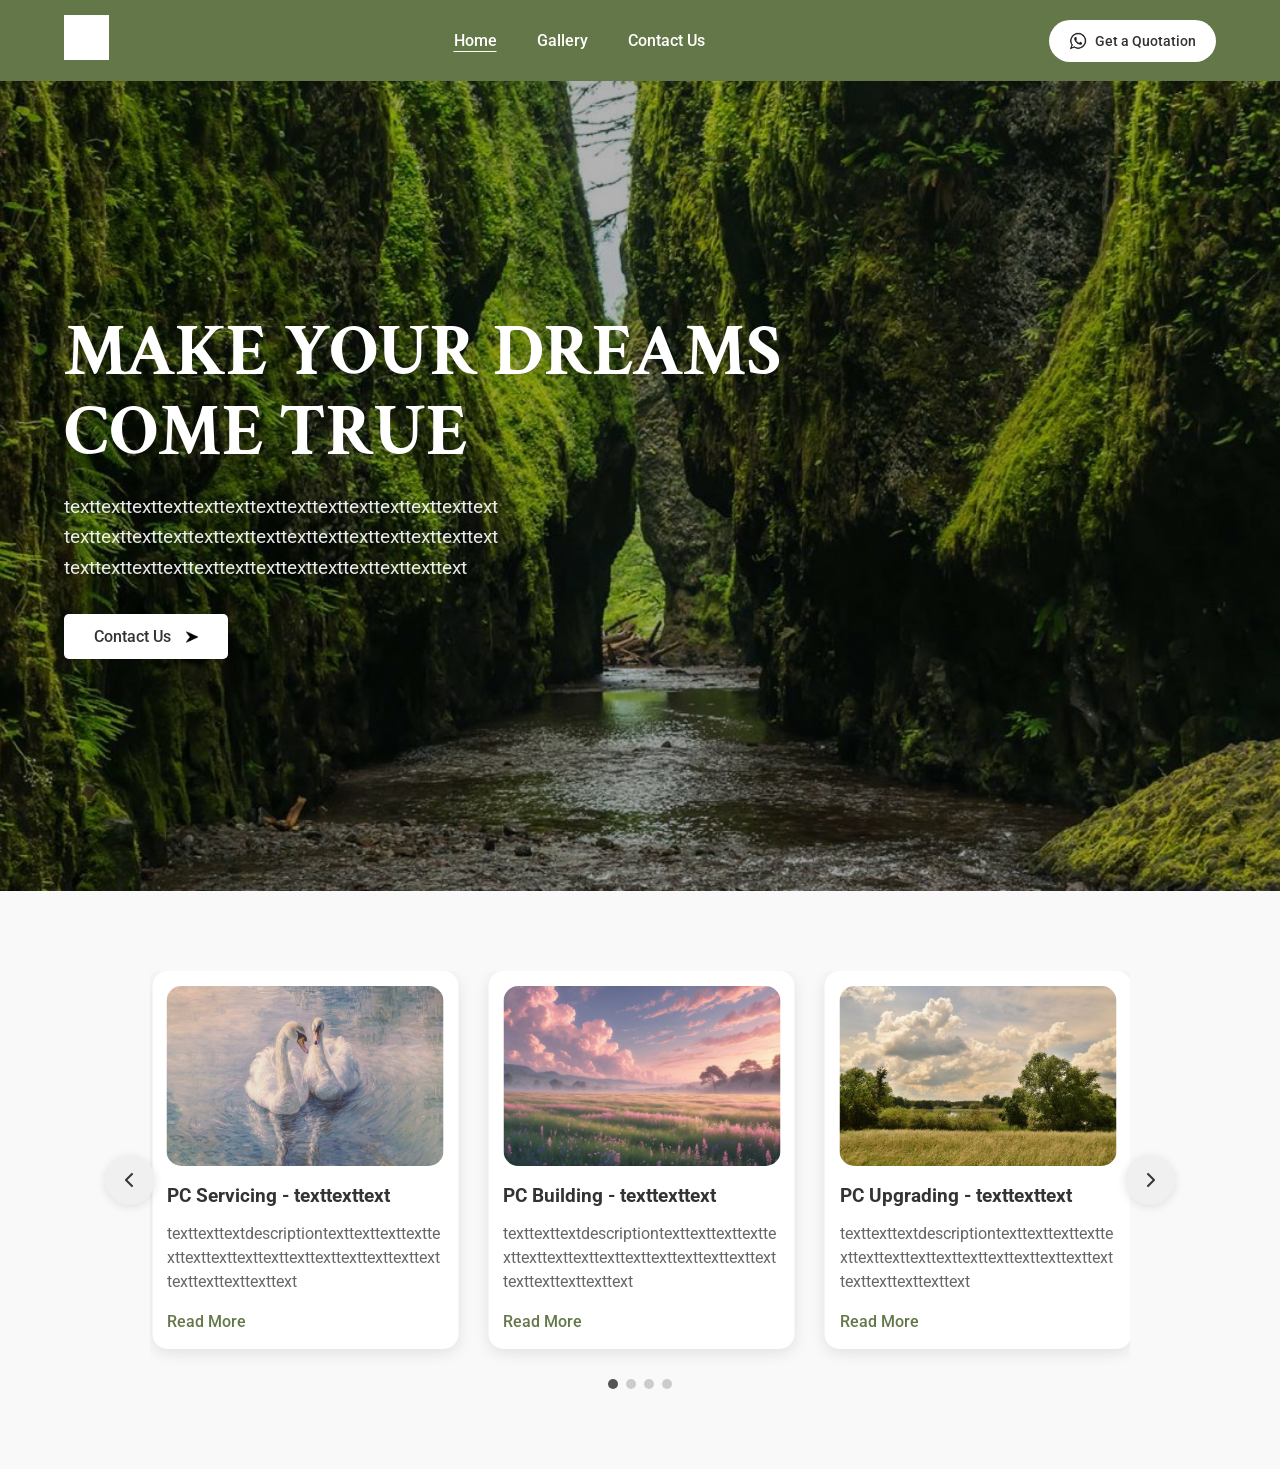
==== index.html @ 8c07dde1 "updated logo hyperlink" ====
<!DOCTYPE html>
<html lang="en">
<head>
    <meta charset="UTF-8">
    <meta name="viewport" content="width=device-width, initial-scale=1.0">
    <title>MonkeyPC - Homepage</title>
    <link rel="stylesheet" href="style.css">
    <link rel="stylesheet" href="https://cdnjs.cloudflare.com/ajax/libs/font-awesome/6.0.0/css/all.min.css">
    <link rel="preconnect" href="https://fonts.googleapis.com">
    <link rel="preconnect" href="https://fonts.gstatic.com" crossorigin>
    <link href="https://fonts.googleapis.com/css2?family=Crimson+Text:wght@400;700&family=Roboto:wght@400;500;700&display=swap" rel="stylesheet">
</head>
<body>
    <!-- header -->
     <header>
        <!-- header - logo -->
        <div class="logo-box">
            <a href="index.html">
                <img src="image/templogo.PNG" alt="logo">
            </a>    
        </div>

        <!-- header - navigation -->
        <nav>
            <ul class="nav-links">
                <li><a href="index.html" class="active">Home</a></li>
                <li><a href="gallery.html">Gallery</a></li>
                <li><a href="contactus.html">Contact Us</a></li>
            </ul>
        </nav>
        
        <!-- header - whatsapp [prefilled message "Hi, I am contacting from MonkeyPC Website"]-->
         <a href="https://wa.me/6594606645?text=Hi,%20I%20am%20contacting%20from%20MonkeyPC%20Website." class="btn-quotation" target="_blank">
            <img src="image/whatsapplogo.png" alt="whatsapp logo" class="btn-whatsapp">Get a Quotation
        </a>
     </header>

     <!-- main content -->
     <section class="main">
        <div class="main-content">
            <h1>MAKE YOUR DREAMS<br>COME TRUE</h1>
                <p class="main-description">
                    texttexttexttexttexttexttexttexttexttexttexttexttexttext<br>
                    texttexttexttexttexttexttexttexttexttexttexttexttexttext<br>
                    texttexttexttexttexttexttexttexttexttexttexttexttext
                </p>
                <a href="contactus.html" class="btn-contact">Contact Us
                <img src="image/arrow.png" alt="arrow symbol" class="btn-arrow"></a>
        </div>
     </section>

     <section class="services">
        <div class="cards-container">

            <!-- left & right arrow button -->
            <div class="slider-arrow prev" id="prevBtn">
                <i class="fas fa-chevron-left"></i>
            </div>
            
            <div class="slider-arrow next" id="nextBtn">
                <i class="fas fa-chevron-right"></i>
            </div>

            <!-- cards -->
            <div class="cards-track-wrapper" style="overflow: hidden;">
                <div class="cards-track" id="cardsTrack">
                    <div class="card">
                        <img src="image/temp1.jpg" alt="PC Building" class="card-img">
                        <h3>PC Building - texttexttext</h3>
                        <p>texttexttextdescriptiontexttexttexttexttexttexttexttexttexttexttexttexttexttexttexttexttexttexttexttext</p>
                        <a href="#" class="read-more">Read More</a>
                    </div>

                    <div class="card">
                        <img src="image/temp2.jpg" alt="PC Upgrading" class="card-img">
                        <h3>PC Upgrading - texttexttext</h3>
                        <p>texttexttextdescriptiontexttexttexttexttexttexttexttexttexttexttexttexttexttexttexttexttexttexttexttext</p>
                        <a href="#" class="read-more">Read More</a>
                    </div>

                    <div class="card">
                        <img src="image/temp3.jpg" alt="PC Servicing" class="card-img">
                        <h3>PC Servicing - texttexttext</h3>
                        <p>texttexttextdescriptiontexttexttexttexttexttexttexttexttexttexttexttexttexttexttexttexttexttexttexttext</p>
                        <a href="#" class="read-more">Read More</a>
                    </div>
                
                    <div class="card">
                        <img src="image/temp4.jpg" alt="PC Servicing" class="card-img">
                        <h3>PC Servicing - texttexttext</h3>
                        <p>texttexttextdescriptiontexttexttexttexttexttexttexttexttexttexttexttexttexttexttexttexttexttexttexttext</p>
                        <a href="#" class="read-more">Read More</a>
                    </div>
                </div>

                <div class="dots-container" id="dotsContainer"></div>
            </div>
        </div>
    </section>

    <script>
        const track = document.getElementById('cardsTrack');
        const nextBtn = document.getElementById('nextBtn');
        const prevBtn = document.getElementById('prevBtn');
        const dotsContainer = document.getElementById('dotsContainer');
        let cards = Array.from(track.children);

        const cardCount = cards.length;
        // cards loop
        cards.forEach(card => track.appendChild(card.cloneNode(true)));
        cards.reverse().forEach(card => track.insertBefore(card.cloneNode(true), track.firstChild));

        let currentIndex = cardCount;
        const allCards = Array.from(track.children);

        // touch
        let isDragging = false;
        let startPos = 0;
        let currentTranslate = 0;
        let prevTranslate = 0;

        // dots for cards
        dotsContainer.innerHTML = '';
        for (let i = 0; i < cardCount; i++) {
            const dot = document.createElement('span');
            dot.classList.add('dot');
            if (i === 0) dot.classList.add('active');
            dotsContainer.appendChild(dot);
        }
        const dots = document.querySelectorAll('.dot');

        function getPositionX(event) {
            return event.type.includes('mouse') ? event.pageX : event.touches[0].clientX;
        }

        function updateSlider(transition = true) {
            const isMobile = window.innerWidth <= 768;
            const containerWidth = track.parentElement.offsetWidth;
            const cardWidth = allCards[0].offsetWidth;
            const gap = isMobile ? 15 : 30;

            track.style.transition = transition ? 'transform 0.5s cubic-bezier(0.4, 0, 0.2, 1)' : 'none';

            const centerOffset = (containerWidth - cardWidth) / 2;
            const moveAmount = (currentIndex * (cardWidth + gap)) - centerOffset;

            currentTranslate = -moveAmount;
            prevTranslate = currentTranslate;
            
            setSliderPosition(currentTranslate);

            // active/focused card
            const dotIndex = (currentIndex - cardCount + cardCount) % cardCount;
            dots.forEach((dot, i) => dot.classList.toggle('active', i === dotIndex));
            allCards.forEach((card, i) => card.classList.toggle('active-mobile', i === currentIndex));
        }

        function setSliderPosition(translate) {
            track.style.transform = `translateX(${translate}px)`;
        }

        // touch functions
        track.addEventListener('touchstart', touchStart);
        track.addEventListener('touchend', touchEnd);
        track.addEventListener('touchmove', touchMove);
        track.addEventListener('mousedown', touchStart);
        track.addEventListener('mouseup', touchEnd);
        track.addEventListener('mouseleave', touchEnd);
        track.addEventListener('mousemove', touchMove);

        function touchStart(event) {
            isDragging = true;
            startPos = getPositionX(event);
            clearInterval(slideTimer);
            track.style.transition = 'none';
        }

        function touchMove(event) {
            if (!isDragging) return;
            const currentPosition = getPositionX(event);
            const diff = currentPosition - startPos;
            setSliderPosition(prevTranslate + diff);
        }

        function touchEnd(event) {
            if (!isDragging) return;
            isDragging = false;
            
            const endPos = event.type.includes('mouse') ? event.pageX : event.changedTouches[0].clientX;
            const movedBy = startPos - endPos;

            if (movedBy > 50) {
                currentIndex++;
            } else if (movedBy < -50) {
                currentIndex--;
            }

            updateSlider();
            resetTimer();
        }

        track.addEventListener('transitionend', () => {
            if (currentIndex >= cardCount * 2) {
                currentIndex = cardCount;
                updateSlider(false);
            }
            if (currentIndex < cardCount) {
                currentIndex = cardCount * 2 - 1;
                updateSlider(false);
            }
        });

        let slideTimer = setInterval(autoMove, 4000);

        function autoMove() {
            currentIndex++;
            updateSlider();
        }

        function resetTimer() {
            clearInterval(slideTimer);
            slideTimer = setInterval(autoMove, 4000);
        }

        nextBtn.addEventListener('click', () => {
            currentIndex++;
            updateSlider();
            resetTimer();
        });

        prevBtn.addEventListener('click', () => {
            currentIndex--;
            updateSlider();
            resetTimer();
        });

        window.addEventListener('resize', () => updateSlider(false));
        window.addEventListener('load', () => updateSlider(false));
    </script>
</body>
</html>
---- style.css ----
html,
body {
    max-width: 100%;
    overflow-x: hidden;
    position: relative;
}

* {
    margin: 0;
    padding: 0;
    box-sizing: border-box;
}

body {
    font-family: 'Roboto', sans-serif;
    line-height: 1.6;
}

/* header */
header {
    background-color: #647749;
    display: flex;
    justify-content: space-between;
    align-items: center;
    padding: 15px 5%;
    color: white;
}

/* logo */
.logo-box img {
    height: 45px;
}

.logo-box {
    font-size: 14px;
    text-transform: lowercase;
}

/* navigation */
.nav-links {
    list-style: none;
    display: flex;
    gap: 40px;
}

.nav-links a {
    color: white;
    text-decoration: none;
    font-weight: bold;
    font-size: 16px;
}

.nav-links a.active {
    text-decoration: underline;
    text-underline-offset: 5px;
}

/* whatsapp */
.btn-quotation {
    background-color: white;
    color: #333;
    padding: 10px 20px;
    border-radius: 25px;
    text-decoration: none;
    font-weight: bold;
    display: flex;
    align-items: center;
    gap: 8px;
    font-size: 14px;
}

.btn-quotation:hover {
    background-color: rgb(224, 224, 224);
}

.btn-whatsapp {
    height: 18px;
    width: auto;
}

/* homepage */
/* main */
.main {
    background: linear-gradient(rgba(0, 0, 0, 0.3), rgba(0, 0, 0, 0.3)), url('image/main.jpg');
    background-size: cover;
    background-position: center;
    height: 90vh;
    display: flex;
    align-items: center;
    padding: 0 5%;
    color: white;
}

.main-content {
    max-width: 800px;
}

.main-content h1 {
    font-family: 'Crimson Text', serif;
    font-size: clamp(2.5rem, 6vw, 4.5rem);
    line-height: 1.1;
    margin-bottom: 20px;
    font-weight: bold;
    text-transform: uppercase;
    white-space: pre-line;
}

.main-description {
    font-size: 1.2rem;
    margin-bottom: 30px;
    opacity: 0.9;
    word-break: normal;
    overflow-wrap: break-word;
}

/* main contact us button */
.btn-contact {
    background-color: white;
    color: #333;
    padding: 10px 30px;
    border-radius: 5px;
    text-decoration: none;
    font-weight: bold;
    display: inline-flex;
    align-items: center;
    gap: 15px;
}

.btn-arrow {
    height: 12px;
    width: auto;
}

/* slideshow cards */
.services {
    padding: 60px 5%;
    background-color: #f9f9f9;
}

.cards-container {
    overflow: visible;
    position: relative;
    padding: 20px 0;
    width: 90%;
    max-width: 1200px; 
    margin: 0 auto;
}

.cards-track {
    display: flex;
    gap: 30px;
    transition: transform 0.5s ease-in-out;
    padding: 0;
    cursor: grab;
    user-select: none;
}

.cards-track:active {
    cursor: grabbing;
}

.cards-track-wrapper {
    overflow: hidden;
    width: 100%;
    touch-action: pan-y;
}

.card {
    background: white;
    padding: 1.5%;
    border-radius: 15px;
    box-shadow: 0 4px 15px rgba(0,0,0,0.1);
    flex: 0 0 calc((100% - 60px) / 3); 
    min-width: calc((100% - 60px) / 3);
    display: flex;
    flex-direction: column;
}

.card h3 {
    margin: 15px 0 10px;
    font-size: 1.2rem;
    color: #333;
    word-break: normal;
    overflow-wrap: break-word;
}

.card p {
    font-size: 1rem;
    color: #666;
    line-height: 1.5;
}

.card-img {
    width: 100%;
    border-radius: 15px;
    aspect-ratio: 400 / 260; 
    object-fit: cover; 
    display: block;
    pointer-events: none;
}

.card h3,
.card p,
.main-description {
    word-break: keep-all;
    overflow-wrap: break-word;
    text-align: left;
}

/* arrows */
.slider-arrow {
    position: absolute;
    top: 50%;
    transform: translateY(-50%);
    background: #f0f0f0; 
    color: #333;
    width: 50px;
    height: 50px;
    border-radius: 50%;
    display: flex;
    justify-content: center;
    align-items: center;
    cursor: pointer;
    z-index: 10;
    transition: all 0.3s ease;
    box-shadow: 0 2px 10px rgba(0,0,0,0.1);
}

.slider-arrow:hover {
    background: #647749;
    color: white;
}

.slider-arrow.prev {
    left: -60px;
    right: auto;
}

.slider-arrow.next {
    right: -60px;
    left: auto;
}

.dots-container {
    display: flex;
    justify-content: center;
    gap: 8px;
    margin-top: 30px;
}

/* dot under slideshow cards */
.dot {
    width: 10px;
    height: 10px;
    background-color: #ccc;
    border-radius: 50%;
    transition: background-color 0.3s ease;
}

.dot.active {
    background-color: #555;
}

/* read more */
.read-more {
    display: inline-block;
    width: fit-content;
    margin-top: 15px;
    color: #647749;
    text-decoration: none;
    font-weight: bold;
    transition: color 0.3s ease;
}

.read-more:hover {
    color: #455333;
    text-decoration: underline;
}

.nav-links a, 
.btn-quotation, 
.btn-contact, 
.read-more {
    font-family: 'Roboto', sans-serif;
    font-weight: 500;
}

/* contact us */
.contact-container {
    display: flex;
    justify-content: space-between;
    padding: 60px 10%;
    gap: 50px;
    background-color: #fff;
}

/* faq */
.faq-section {
    flex: 1;
}

.faq-section h1 {
    font-size: 2.5rem;
    margin-bottom: 10px;
    color: #333;
}

.subtitle { 
    color: #666;
    margin-bottom: 40px;
}

.faq-item {
    border-top: 1px solid #ccc;
    border-bottom: 1px solid #ccc;
    margin-top: -1px;
}

.faq-header {
    display: flex;
    justify-content: space-between;
    padding: 20px 0;
    cursor: pointer;
    font-weight: 500;
}

.faq-content {
    max-height: 0;
    overflow: hidden;
    transition: max-height 0.3s ease;
}

.faq-item.active
.faq-content {
    max-height: 200px;
    padding-bottom: 20px;
}

/* contact us form */
.form-card {
    flex: 1;
    background: white;
    padding: 40px;
    border-radius: 15px;
    box-shadow: 0 10px 30px rgba(0,0,0,0.1);
    max-width: 500px;
}

.form-card h2 {
    text-align: center;
    font-size: 2rem;
    color: #333;
}

.form-subtitle {
    text-align: center;
    color: #666;
    margin-bottom: 20px;
    font-size: 0.9rem;
}

.form-group {
    margin-bottom: 15px;
}

.form-group label {
    display: block;
    margin-bottom: 5px;
    font-size: 0.9rem;
}

input,
textarea {
    width: 100%;
    padding: 12px;
    border: 1px solid #ccc;
    border-radius: 8px;
    font-family: inherit;
}

.phone-input {
    display: flex;
    border: 1px solid #ccc;
    border-radius: 8px;
    overflow: hidden;
}

.phone-input .prefix {
    background: #f4f4f4;
    padding: 12px;
    border-right: 1px solid #ccc;
    font-size: 0.9rem;
}

.phone-input input[name="phone"] {
    border-top-left-radius: 0;
    border-bottom-left-radius: 0;
}

.phone-input:focus-within {
    border-color: #a3b18a;
    box-shadow: 0 0 8px rgba(163, 177, 138, 0.4);
    border-radius: 8px;
}

.country-select {
    width: 80px;
    border-right: none;
    border-top-right-radius: 0;
    border-bottom-right-radius: 0;
    background-color: #f9f9f9;
    text-align: center;
}

.btn-submit {
    width: 100%;
    background-color: #647749;
    color: white;
    padding: 15px;
    border: none;
    border-radius: 5px;
    font-weight: bold;
    cursor: pointer;
    margin-top: 10px;
    font-size: 15px;
}

.btn-submit:hover {
    background-color: #455333;
}

/* required symbol (*) */
.req {
    color: #ff4d4d;
    font-weight: bold;
}

/* dropdown menu - inquiry type */
select {
    width: 100%;
    padding: 12px;
    border: 1px solid #ccc;
    border-radius: 8px;
    background-color: white;
    font-family: inherit;
    cursor: pointer;
} 

/* character count - inquiry */
#charCount {
    display: block;
    text-align: right;
    font-size: 0.8rem;
    color: #888;
    margin-top: 5px;
}

/* box colour */
input:not(:placeholder-shown):invalid {
    border-color: #ff4d4d;
    box-shadow: 0 0 8px rgba(255, 77, 77, 0.2);
}

input:focus,
select:focus,
textarea:focus {
    outline: none;
    border-color: #a3b18a; 
    box-shadow: 0 0 8px rgba(163, 177, 138, 0.4);
    transition: all 0.3s ease;
}

select[name="inquiry_type"] {
    padding-right: 40px; 
    appearance: none;
    background-image: url('data:image/svg+xml;charset=US-ASCII,<svg xmlns="http://www.w3.org/2000/svg" width="12" height="12" viewBox="0 0 24 24" fill="none" stroke="black" stroke-width="2" stroke-linecap="round" stroke-linejoin="round"><path d="M6 9l6 6 6-6"/></svg>');
    background-repeat: no-repeat;
    background-position: right 15px center;
}

#formResponse {
    font-size: 0.95rem;
    font-weight: 500;
    padding: 10px;
    border-radius: 5px;
    line-height: 1.4;
}

/* gallery */
.gallery-section {
    padding: 60px 20px;
    background-color: #fff;
    text-align: center;
    display: flex;
    flex-direction: column;
    align-items: center;
}

/* gallery title + subtitle */
.gallery-header h1 {
    font-size: 2.5rem;
    margin-bottom: 5px;
    color: #333;
}

.gallery-header p {
    color: #666;
    margin-bottom: 40px;
    font-size: 1rem;
}

/* gallery photo grid */
.gallery-grid {
    display: grid;
    grid-template-columns: repeat(3, 440px);
    gap: 20px;
    max-width: 1340px; 
    margin: 0 auto;
}

/* gallery photos */
.gallery-item {
    width: 440px;
    height: 260px;
    overflow: hidden;
    border-radius: 3px;
    background-color: #eee;
}

.gallery-item img {
    width: 100%;
    height: 100%;
    object-fit: cover; 
    display: block;
    transition: transform 0.3s ease;
}

.gallery-item img:hover {
    transform: scale(1.05);
    cursor: pointer;
}

/* smaller screens */

@media (max-width: 1380px) {
    .gallery-grid {
        grid-template-columns: repeat(3, 1fr);
        width: 95%;
    }
    .gallery-item {
        width: 100%;
        height: auto;
        aspect-ratio: 440 / 260;
    }
}

@media (max-width: 1300px) {
    .cards-container {
        width: 85%;
    }
    .slider-arrow.prev {
        left: -45px;
    }

    .slider-arrow.next {
        right: -45px;
    }
}

@media (max-width: 992px) {
    .gallery-grid {
        grid-template-columns: repeat(2, 1fr);
    }
}

@media (max-width: 600px) {
    .gallery-grid {
        grid-template-columns: repeat(2, 1fr);
        gap: 5px;
    }
}

/* overall fix - smaller screens (phone/tablets) */
@media (max-width: 768px) {
    header {
        flex-direction: column !important;
        padding: 20px 0 !important;
        gap: 15px !important;
    }

    .logo-box {
        order: 1;
    }

    .logo-box img {
       height: 40px !important
    }

    header nav { 
        order: 2;
        width: 100%
    }

    .nav-links {
        justify-content: center !important;
        gap: 20px !important;
    }

    .nav-links a {
        font-size: 18px !important;
    }

    .btn-quotation {
        order: 3;
        margin-top: 5px !important;
    }

    .btn-whatsapp {
        display: inline-block !important;
        height: 16px !important;
    }

    .main {
        height: auto !important;
        padding: 60px 5% !important;
    }

    .main-content {
        width: 100%;
        max-width: 100%;
        margin: 0;
    }

    .main-content h1 {
        font-size: 2.5rem !important;
        text-align: left;
    }

    .main-description {
        text-align: left !important;
        padding: 0 !important;
    }

    .btn-contact {
        width: 100%;
        justify-content: center;
    }
    
    .services {
        padding: 40px 0 !important;
    }

    .card {
        flex: 0 0 75% !important;
        min-width: 75% !important;
        background: #fff !important;
        border: 1px solid #eee;
        border-radius: 20px !important;
        box-shadow: 0 8px 20px rgba(0,0,0,0.08) !important;
        opacity: 0.5;
        transform: scale(0.9);
        transition: all 0.4s cubic-bezier(0.4, 0, 0.2, 1);
        padding: 15px !important;
    }

    .card h3 {
        font-size: 1.1rem !important;
        margin: 15px 0 5px !important;
    }

    .card p {
        font-size: 0.9rem !important;
        line-height: 1.4 !important;
    }

    .cards-track {
        gap: 15px !important;
        padding: 0 !important;
        display: flex !important;
    }

    .cards-container {
        padding: 0 !important;
    }

    .card-img {
        width: 100% !important;
        height: 180px !important;
        object-fit: cover !important;
        border-radius: 15px !important;
    }

    .card.active-mobile {
        opacity: 1 !important;
        transform: scale(1.05);
    }

    .slider-arrow {
        width: 35px !important;
        height: 35px !important;
        top: 40% !important;
    }

    .slider-arrow.prev {
        left: 10px !important;
    }

    .slider-arrow.next {
        right: 10px !important;
    }

    .contact-container {
        flex-direction: column; padding: 40px 5%;
    }

    .faq-section h1 {
        font-size: 2rem;
        text-align: center;
    }

    .form-card {
        padding: 25px 5%;
    }

    input:not(:placeholder-shown):invalid {
        outline: none; 
    }

    #formResponse {
        position: relative;
        margin-top: 15px;
        display: block;
        text-align: center;
    }

    .gallery-section {
        padding-top: 30px !important;
    }

    .gallery-header h1 {
        font-size: 2.2rem !important;
        margin-bottom: 0 !important;
    }

    .gallery-header p {
        margin-bottom: 20px !important;
        font-size: 0.95rem !important;
        padding: 0 10%;
    }

    .gallery-grid {
        display: grid !important;
        grid-template-columns: repeat(2, 1fr) !important; 
        grid-auto-rows: auto !important;
        gap: 10px !important;
        width: 100% !important;
        padding: 10px 0 !important;
    }

    .gallery-item {
        width: 100% !important;
        aspect-ratio: 440 / 260 !important; 
        height: auto !important;
        margin-bottom: 0 !important;
        overflow: hidden !important;
        border-radius: 3px !important;
    }

    .gallery-item img {
        width: 100%;
        height: 100%;
        object-fit: cover;
    }

    .main,
    .services,
    .contact-container,
    .gallery-section {
        width: 100% !important;
        padding-left: 5% !important;
        padding-right: 5% !important;
    }
}
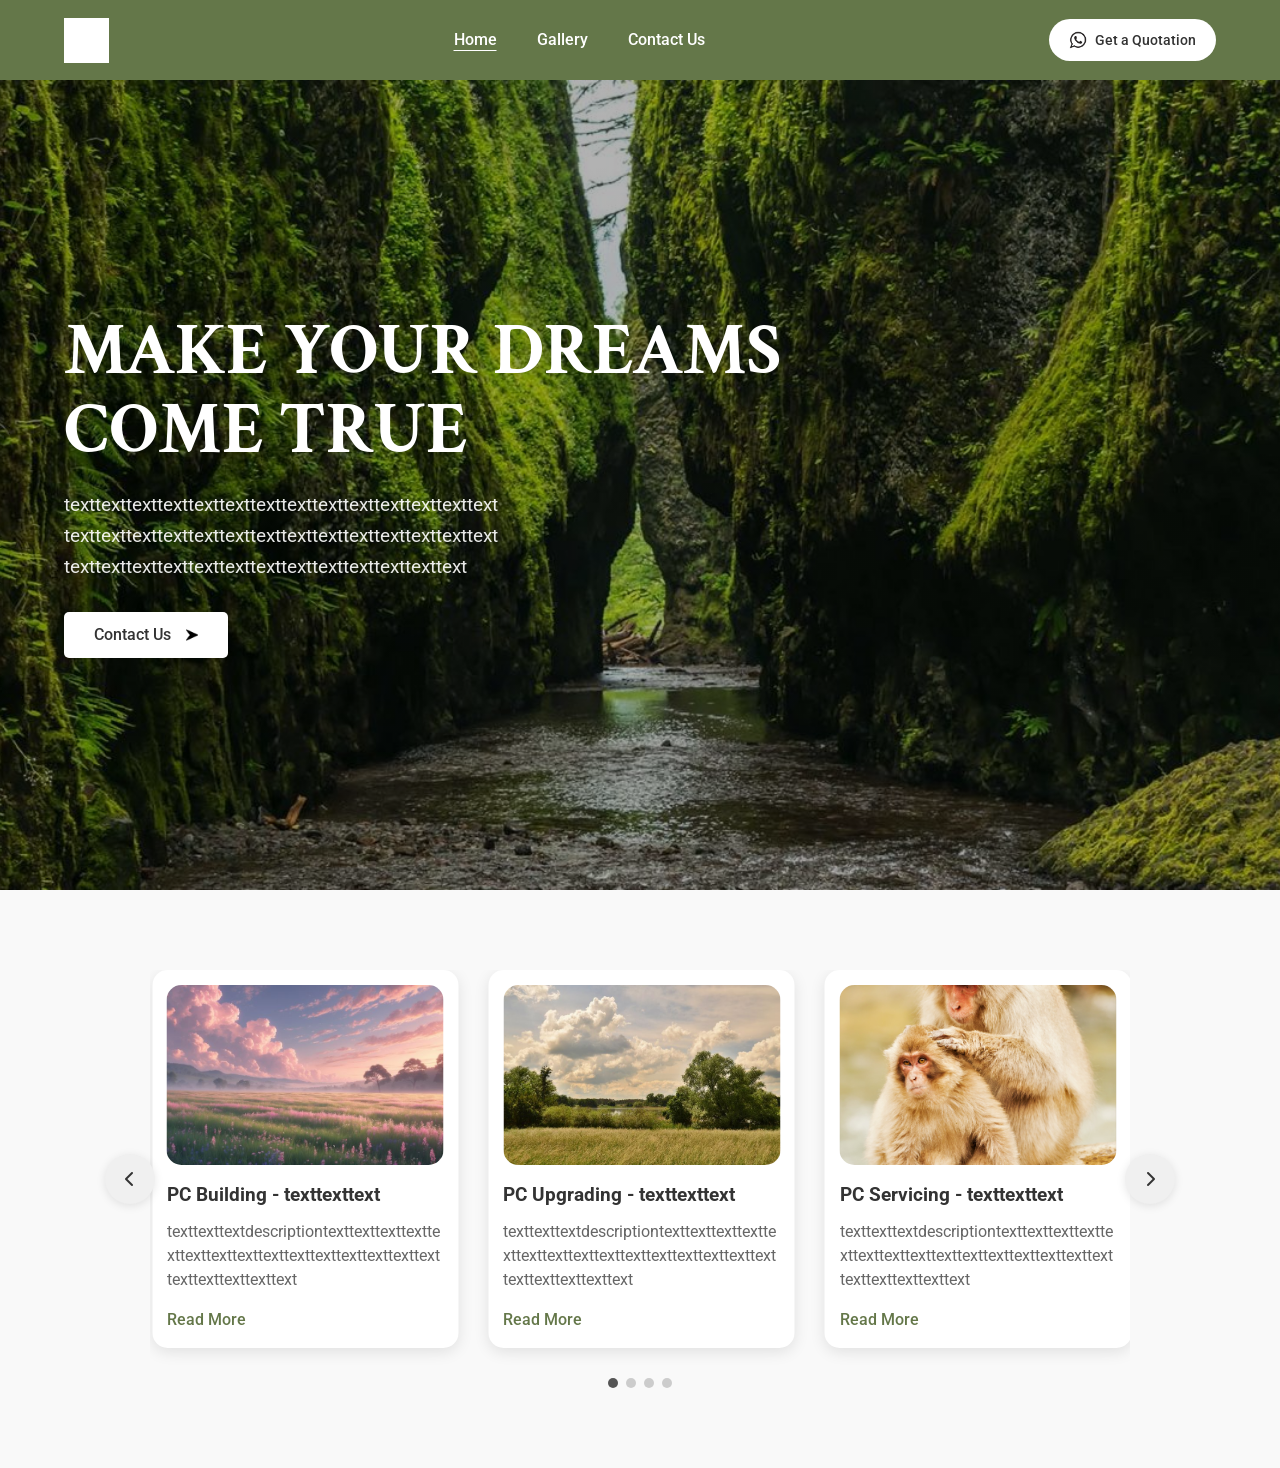
==== commit 1d83251d: "added new service" ====
--- a/index.html
+++ b/index.html
@@ -64,35 +64,35 @@
             <!-- cards -->
             <div class="cards-track-wrapper" style="overflow: hidden;">
                 <div class="cards-track" id="cardsTrack">
+
+                    <div class="card">
+                        <img src="image/temp2.jpg" alt="PC Upgrading" class="card-img">
+                        <h3>PC Upgrading - texttexttext</h3>
+                        <p>texttexttextdescriptiontexttexttexttexttexttexttexttexttexttexttexttexttexttexttexttexttexttexttexttext</p>
+                        <a href="#" class="read-more">Read More</a>
+                    </div>
+
+                    <div class="card">
+                        <img src="image/temp3.jpg" alt="PC Servicing" class="card-img">
+                        <h3>PC Servicing - texttexttext</h3>
+                        <p>texttexttextdescriptiontexttexttexttexttexttexttexttexttexttexttexttexttexttexttexttexttexttexttexttext</p>
+                        <a href="#" class="read-more">Read More</a>
+                    </div>
+
+                    <div class="card">
+                        <img src="image/temp14.jpg" alt="PC Servicing" class="card-img">
+                        <h3>Laptop Repairs - texttexttext</h3>
+                        <p>texttexttextdescriptiontexttexttexttexttexttexttexttexttexttexttexttexttexttexttexttexttexttexttexttext</p>
+                        <a href="#" class="read-more">Read More</a>
+                    </div>
+
                     <div class="card">
                         <img src="image/temp1.jpg" alt="PC Building" class="card-img">
                         <h3>PC Building - texttexttext</h3>
                         <p>texttexttextdescriptiontexttexttexttexttexttexttexttexttexttexttexttexttexttexttexttexttexttexttexttext</p>
                         <a href="#" class="read-more">Read More</a>
                     </div>
-
-                    <div class="card">
-                        <img src="image/temp2.jpg" alt="PC Upgrading" class="card-img">
-                        <h3>PC Upgrading - texttexttext</h3>
-                        <p>texttexttextdescriptiontexttexttexttexttexttexttexttexttexttexttexttexttexttexttexttexttexttexttexttext</p>
-                        <a href="#" class="read-more">Read More</a>
-                    </div>
-
-                    <div class="card">
-                        <img src="image/temp3.jpg" alt="PC Servicing" class="card-img">
-                        <h3>PC Servicing - texttexttext</h3>
-                        <p>texttexttextdescriptiontexttexttexttexttexttexttexttexttexttexttexttexttexttexttexttexttexttexttexttext</p>
-                        <a href="#" class="read-more">Read More</a>
-                    </div>
-                
-                    <div class="card">
-                        <img src="image/temp4.jpg" alt="PC Servicing" class="card-img">
-                        <h3>PC Servicing - texttexttext</h3>
-                        <p>texttexttextdescriptiontexttexttexttexttexttexttexttexttexttexttexttexttexttexttexttexttexttexttexttext</p>
-                        <a href="#" class="read-more">Read More</a>
-                    </div>
                 </div>
-
                 <div class="dots-container" id="dotsContainer"></div>
             </div>
         </div>
@@ -239,4 +239,3 @@
     </script>
 </body>
 </html>
-
--- a/style.css
+++ b/style.css
@@ -24,16 +24,35 @@
     align-items: center;
     padding: 15px 5%;
     color: white;
+    position: fixed;
+    top: 0;
+    left: 0;
+    width: 100%;
+    height: 80px;
 }
 
 /* logo */
 .logo-box img {
     height: 45px;
+    display: block;
+    pointer-events: auto !important;
 }
 
 .logo-box {
     font-size: 14px;
     text-transform: lowercase;
+}
+
+.logo-box a {
+    cursor: pointer !important;
+    display: flex;
+    align-items: center;
+    height: 100%;
+    text-decoration: none;
+}
+
+.logo-box a:hover {
+    opacity: 0.8;
 }
 
 /* navigation */
@@ -89,6 +108,12 @@
     align-items: center;
     padding: 0 5%;
     color: white;
+}
+
+.main, 
+.gallery-section, 
+.contact-container {
+    margin-top: 80px;
 }
 
 .main-content {
@@ -586,6 +611,8 @@
         flex-direction: column !important;
         padding: 20px 0 !important;
         gap: 15px !important;
+        position: relative;
+        height: auto;
     }
 
     .logo-box {
@@ -632,7 +659,7 @@
     }
 
     .main-content h1 {
-        font-size: 2.5rem !important;
+        font-size: 2.2rem !important;
         text-align: left;
     }
 
@@ -750,26 +777,33 @@
 
     .gallery-grid {
         display: grid !important;
-        grid-template-columns: repeat(2, 1fr) !important; 
-        grid-auto-rows: auto !important;
+        grid-template-columns: repeat(2, 1fr) !important;
         gap: 10px !important;
+        row-gap: 10px !important;
+        align-content: start;
         width: 100% !important;
-        padding: 10px 0 !important;
+        padding: 0 !important;
+        margin: 0 auto !important;
     }
 
     .gallery-item {
         width: 100% !important;
         aspect-ratio: 440 / 260 !important; 
         height: auto !important;
-        margin-bottom: 0 !important;
-        overflow: hidden !important;
-        border-radius: 3px !important;
+        margin: 0 !important; 
+        display: block;
     }
 
     .gallery-item img {
         width: 100%;
         height: 100%;
         object-fit: cover;
+    }
+
+    .main, 
+    .gallery-section, 
+    .contact-container {
+        margin-top: 0;
     }
 
     .main,
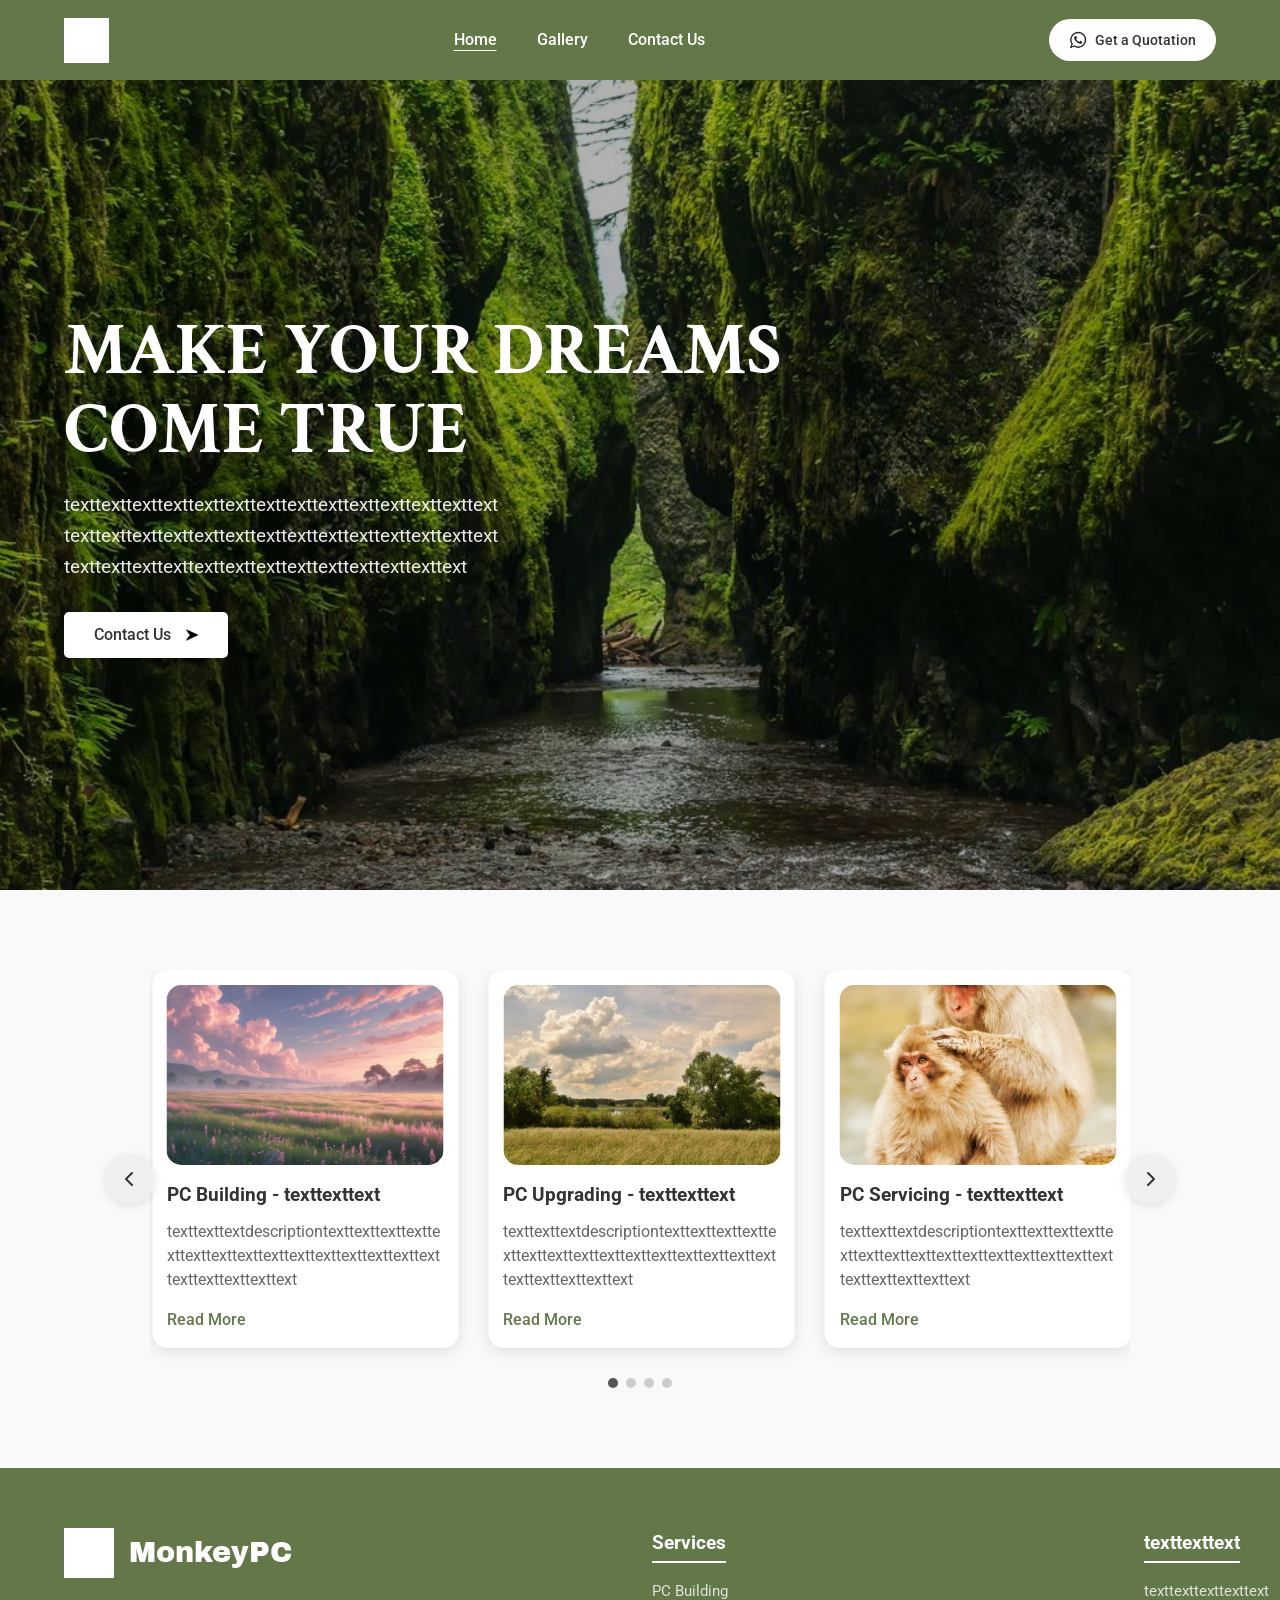
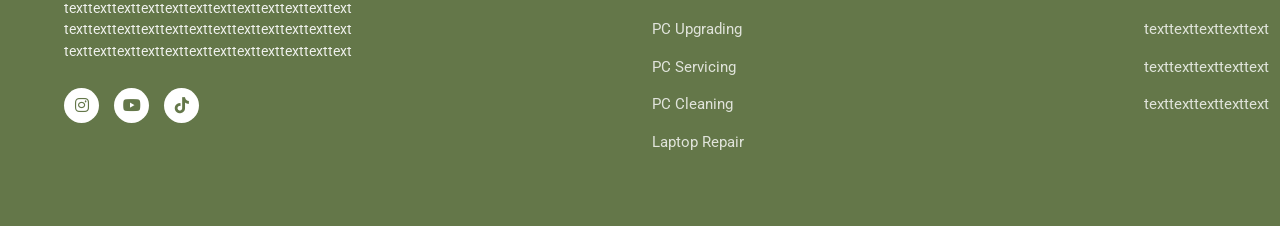
==== commit aa9ac5c1: "added footer" ====
--- a/index.html
+++ b/index.html
@@ -9,6 +9,7 @@
     <link rel="preconnect" href="https://fonts.googleapis.com">
     <link rel="preconnect" href="https://fonts.gstatic.com" crossorigin>
     <link href="https://fonts.googleapis.com/css2?family=Crimson+Text:wght@400;700&family=Roboto:wght@400;500;700&display=swap" rel="stylesheet">
+    <link href="https://fonts.googleapis.com/css2?family=Archivo+Black&display=swap" rel="stylesheet">
 </head>
 <body>
     <!-- header -->
@@ -81,7 +82,7 @@
 
                     <div class="card">
                         <img src="image/temp14.jpg" alt="PC Servicing" class="card-img">
-                        <h3>Laptop Repairs - texttexttext</h3>
+                        <h3>Laptop Repair - texttexttext</h3>
                         <p>texttexttextdescriptiontexttexttexttexttexttexttexttexttexttexttexttexttexttexttexttexttexttexttexttext</p>
                         <a href="#" class="read-more">Read More</a>
                     </div>
@@ -97,6 +98,47 @@
             </div>
         </div>
     </section>
+
+        <!-- footer -->
+        <footer>
+        <div class="footer-container">
+            <div class="footer-brand">
+                <div class="footer-logo">
+                    <img src="image/templogo.PNG" alt="Logo">
+                    <span class="footer-brand-name">MonkeyPC</span>
+                </div>
+                <p class="footer-desc">
+                    texttexttexttexttexttexttexttexttexttexttexttext<br>texttexttexttexttexttexttexttexttexttexttexttext<br>texttexttexttexttexttexttexttexttexttexttexttext
+                </p>
+                <div class="social-icons">
+                    <a href="#"><i class="fab fa-instagram"></i></a>
+                    <a href="#"><i class="fab fa-youtube"></i></a>
+                    <a href="#"><i class="fab fa-tiktok"></i></a>
+                </div>
+            </div>
+
+            <div class="footer-services">
+                <h3>Services</h3>
+                <ul>
+                    <li><a href="#">PC Building</a></li>
+                    <li><a href="#">PC Upgrading</a></li>
+                    <li><a href="#">PC Servicing</a></li>
+                    <li><a href="#">PC Cleaning</a></li>
+                    <li><a href="#">Laptop Repair</a></li>
+                </ul>
+            </div>
+
+            <div class="footer-others">
+                <h3>texttexttext</h3>
+                <ul>
+                    <li><a href="#">texttexttexttexttext</a></li>
+                    <li><a href="#">texttexttexttexttext</a></li>
+                    <li><a href="#">texttexttexttexttext</a></li>
+                    <li><a href="#">texttexttexttexttext</a></li>
+                </ul>
+            </div>
+        </div>
+    </footer>
 
     <script>
         const track = document.getElementById('cardsTrack');
@@ -239,3 +281,4 @@
     </script>
 </body>
 </html>
+
--- a/style.css
+++ b/style.css
@@ -3,6 +3,11 @@
     max-width: 100%;
     overflow-x: hidden;
     position: relative;
+}
+
+html {
+    scroll-padding-top: 80px;
+    scroll-behavior: smooth;
 }
 
 * {
@@ -29,6 +34,7 @@
     left: 0;
     width: 100%;
     height: 80px;
+    z-index: 1000;
 }
 
 /* logo */
@@ -69,9 +75,145 @@
     font-size: 16px;
 }
 
+.nav-links a:hover {
+    color: #333;
+}
+
 .nav-links a.active {
     text-decoration: underline;
     text-underline-offset: 5px;
+}
+
+/* footer */
+footer {
+    background-color: #647749;
+    color: white;
+    padding: 60px 5%;
+    font-family: 'Roboto', sans-serif;
+}
+
+.footer-container {
+    display: flex;
+    justify-content: flex-start;
+    gap: 300px; 
+    align-items: flex-start;
+    max-width: 1400px;
+    margin: 0 auto;
+}
+
+/* footer left */
+.footer-brand {
+    width: 350px;
+}
+
+.footer-logo {
+    display: flex;
+    align-items: center;
+    gap: 15px;
+    margin-bottom: 20px;
+}
+
+.footer-logo img {
+    height: 50px;
+}
+
+.footer-brand-name {
+    font-family: 'Archivo Black', sans-serif;
+    font-size: 1.8rem;
+}
+
+.footer-desc {
+    font-size: 0.9rem;
+    line-height: 1.5;
+    opacity: 0.9;
+    margin-bottom: 25px;
+    max-width: 400px;
+}
+
+.social-icons {
+    display: flex;
+    gap: 15px;
+}
+
+.social-icons a {
+    color: #647749;
+    background: white;
+    width: 35px;
+    height: 35px;
+    border-radius: 50%;
+    display: flex;
+    justify-content: center;
+    align-items: center;
+    text-decoration: none;
+    transition: transform 0.3s ease;
+}
+
+.social-icons a:hover {
+    transform: scale(1.1);
+}
+
+/* footer right */
+.footer-others {
+    margin-left: 100px; 
+}
+
+.footer-services, 
+.footer-others {
+    flex: none;
+}
+
+.footer-brand,
+.footer-services,
+.footer-others {
+    text-align: left;
+    display: flex;
+    flex-direction: column;
+    align-items: flex-start;
+}
+
+.footer-services h3,
+.footer-others h3 {
+    font-size: 1.2rem;
+    margin-bottom: 20px;
+    position: relative;
+    width: fit-content;
+}
+
+.footer-services h3::after,
+.footer-others h3::after {
+    content: '';
+    position: absolute;
+    left: 0;
+    bottom: -5px;
+    width: 100%;
+    height: 2px;
+    background-color: white;
+}
+
+.footer-services ul,
+.footer-others ul {
+    list-style: none;
+    padding: 0;
+    margin: 0;
+}
+
+.footer-services ul li,
+.footer-others ul li {
+    margin-bottom: 12px;
+}
+
+.footer-services ul li a,
+.footer-others ul li a {
+    color: white;
+    text-decoration: none;
+    font-size: 0.95rem;
+    opacity: 0.8;
+    transition: opacity 0.3s ease;
+}
+
+.footer-services ul li a:hover,
+.footer-others ul li a:hover {
+    color: #333;
 }
 
 /* whatsapp */
@@ -151,6 +293,10 @@
     gap: 15px;
 }
 
+.btn-contact:hover {
+    transform: scale(1.05);
+}
+
 .btn-arrow {
     height: 12px;
     width: auto;
@@ -596,6 +742,10 @@
     .gallery-grid {
         grid-template-columns: repeat(2, 1fr);
     }
+
+    .footer-container {
+        gap: 50px;
+    }
 }
 
 @media (max-width: 600px) {
@@ -814,4 +964,40 @@
         padding-left: 5% !important;
         padding-right: 5% !important;
     }
-}
+
+    .footer-container {
+        flex-direction: row;
+        justify-content: center;
+        text-align: center;
+        gap: 20px;
+    }
+
+    .footer-brand {
+        flex: 0 0 100%;
+        display: flex;
+        flex-direction: column;
+        align-items: center;
+        order: 1;
+    }
+
+    .social-icons {
+        order: -1;
+        margin-bottom: 30px;
+    }
+
+    .footer-logo {
+        justify-content: center;
+    }
+
+    .footer-services, 
+    .footer-others {
+        flex: 0 0 45%;
+        text-align: left;
+        margin-top: 20px;
+        order: 2;
+    }
+    
+    .footer-services h3, .footer-others h3 {
+        margin-left: 0;
+    }
+}
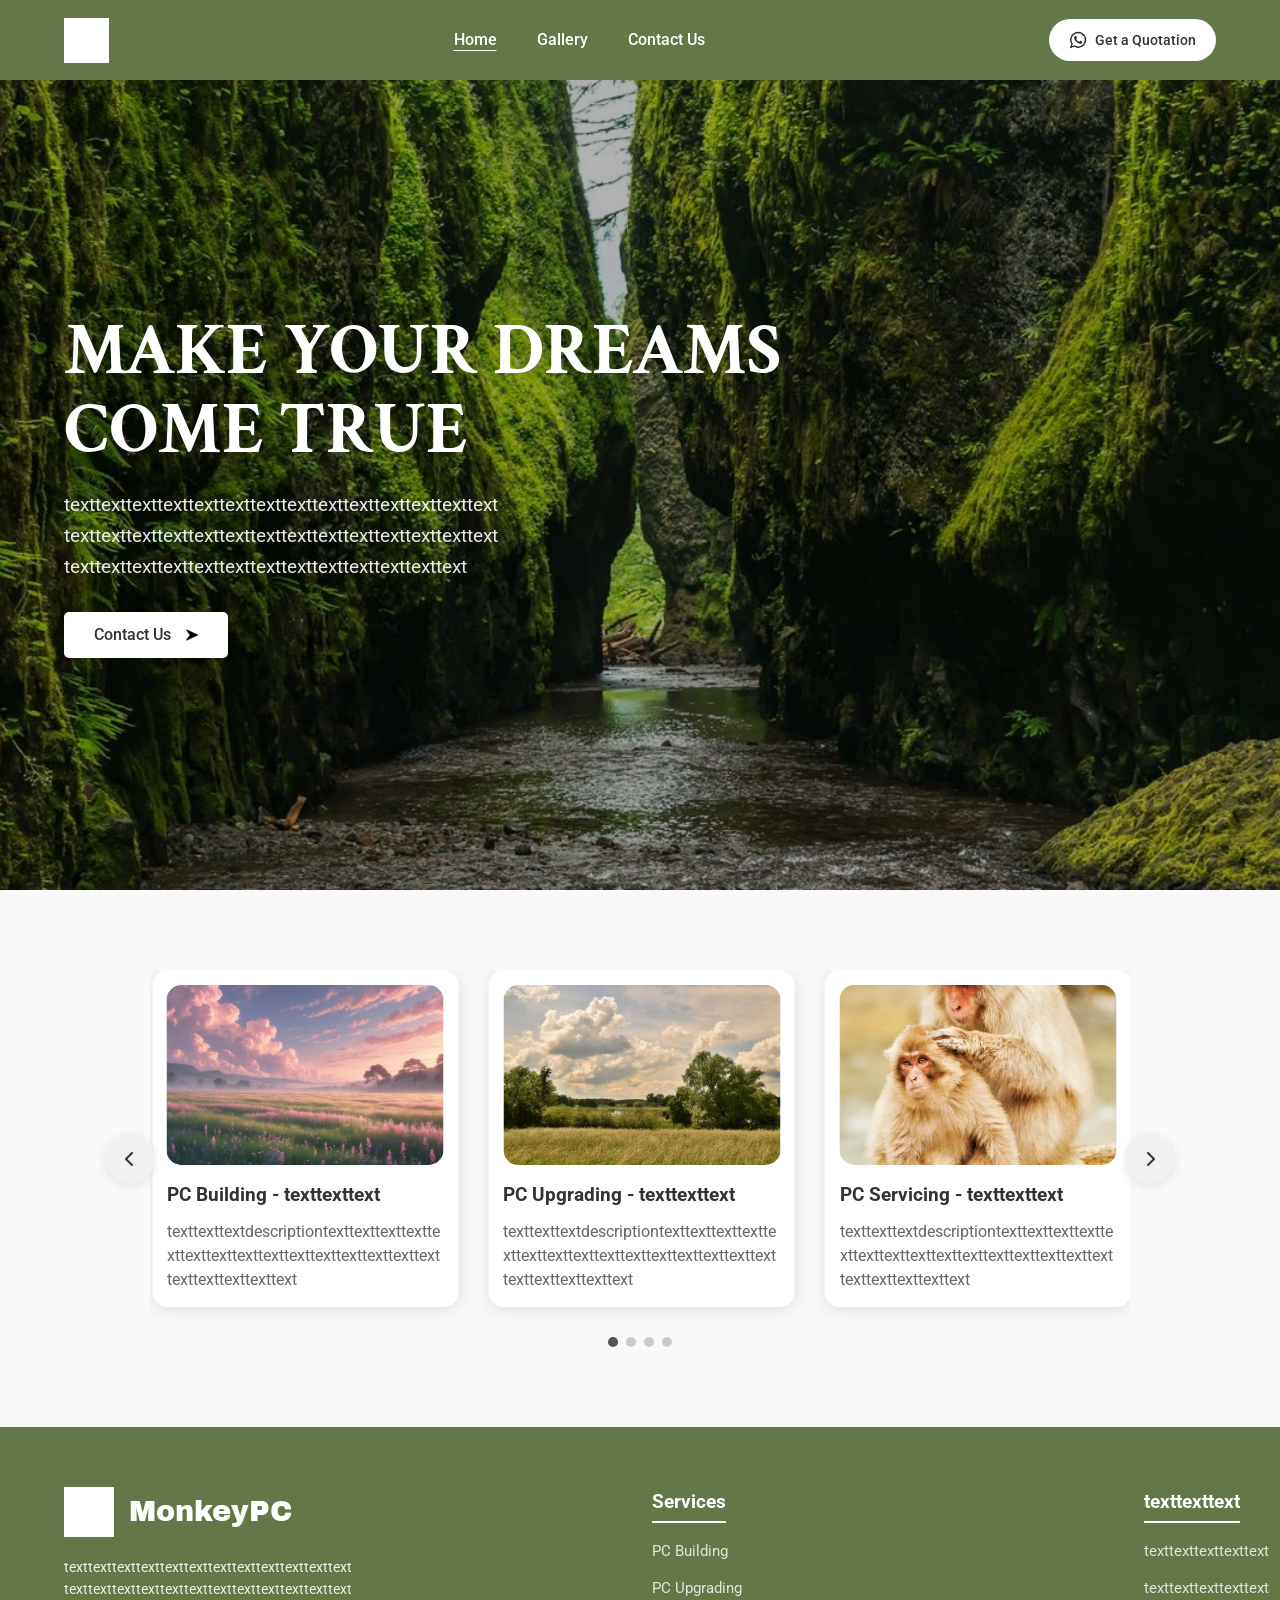
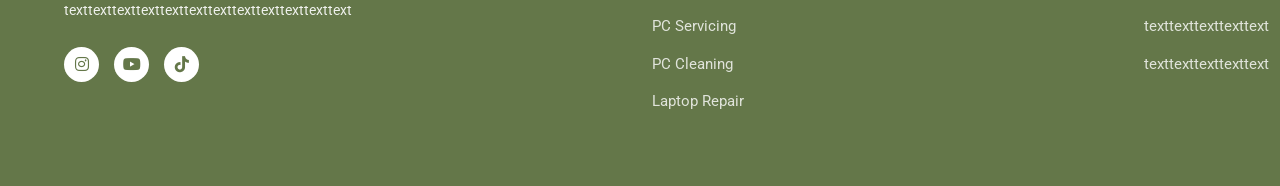
==== commit 3e330182: "removed read more" ====
--- a/index.html
+++ b/index.html
@@ -70,28 +70,28 @@
                         <img src="image/temp2.jpg" alt="PC Upgrading" class="card-img">
                         <h3>PC Upgrading - texttexttext</h3>
                         <p>texttexttextdescriptiontexttexttexttexttexttexttexttexttexttexttexttexttexttexttexttexttexttexttexttext</p>
-                        <a href="#" class="read-more">Read More</a>
+                        <!-- <a href="#" class="read-more">Read More</a> -->
                     </div>
 
                     <div class="card">
                         <img src="image/temp3.jpg" alt="PC Servicing" class="card-img">
                         <h3>PC Servicing - texttexttext</h3>
                         <p>texttexttextdescriptiontexttexttexttexttexttexttexttexttexttexttexttexttexttexttexttexttexttexttexttext</p>
-                        <a href="#" class="read-more">Read More</a>
+                        <!-- <a href="#" class="read-more">Read More</a> -->
                     </div>
 
                     <div class="card">
                         <img src="image/temp14.jpg" alt="PC Servicing" class="card-img">
                         <h3>Laptop Repair - texttexttext</h3>
                         <p>texttexttextdescriptiontexttexttexttexttexttexttexttexttexttexttexttexttexttexttexttexttexttexttexttext</p>
-                        <a href="#" class="read-more">Read More</a>
+                        <!-- <a href="#" class="read-more">Read More</a> -->
                     </div>
 
                     <div class="card">
                         <img src="image/temp1.jpg" alt="PC Building" class="card-img">
                         <h3>PC Building - texttexttext</h3>
                         <p>texttexttextdescriptiontexttexttexttexttexttexttexttexttexttexttexttexttexttexttexttexttexttexttexttext</p>
-                        <a href="#" class="read-more">Read More</a>
+                        <!-- <a href="#" class="read-more">Read More</a> -->
                     </div>
                 </div>
                 <div class="dots-container" id="dotsContainer"></div>
@@ -281,4 +281,3 @@
     </script>
 </body>
 </html>
-
--- a/style.css
+++ b/style.css
@@ -966,38 +966,55 @@
     }
 
     .footer-container {
-        flex-direction: row;
-        justify-content: center;
-        text-align: center;
-        gap: 20px;
+        display: flex !important;
+        flex-direction: row !important;
+        flex-wrap: wrap !important;
+        justify-content: center !important;
+        gap: 0 !important;
+        padding: 40px 5%;
+        width: 100% !important;
     }
 
     .footer-brand {
-        flex: 0 0 100%;
+        flex: 0 0 100% !important;
+        max-width: 100% !important;
         display: flex;
         flex-direction: column;
         align-items: center;
+        margin-bottom: 30px;
         order: 1;
     }
 
     .social-icons {
-        order: -1;
-        margin-bottom: 30px;
-    }
-
-    .footer-logo {
+        order: -1; 
+        margin-bottom: 60px !important;
+        display: flex;
         justify-content: center;
     }
 
     .footer-services, 
     .footer-others {
-        flex: 0 0 45%;
-        text-align: left;
-        margin-top: 20px;
+        flex: 0 0 50% !important;
+        max-width: 50% !important;
+        margin-left: 0 !important;
+        display: flex !important;
+        flex-direction: column !important;
+        align-items: center !important;
         order: 2;
     }
-    
+
     .footer-services h3, .footer-others h3 {
-        margin-left: 0;
-    }
-}
+        margin: 0 auto 15px auto !important;
+        text-align: center;
+    }
+
+    .footer-services h3::after, .footer-others h3::after {
+        left: 50% !important;
+        transform: translateX(-50%) !important;
+    }
+
+    .footer-services ul, .footer-others ul {
+        text-align: center !important;
+        padding: 0 !important;
+    }
+}
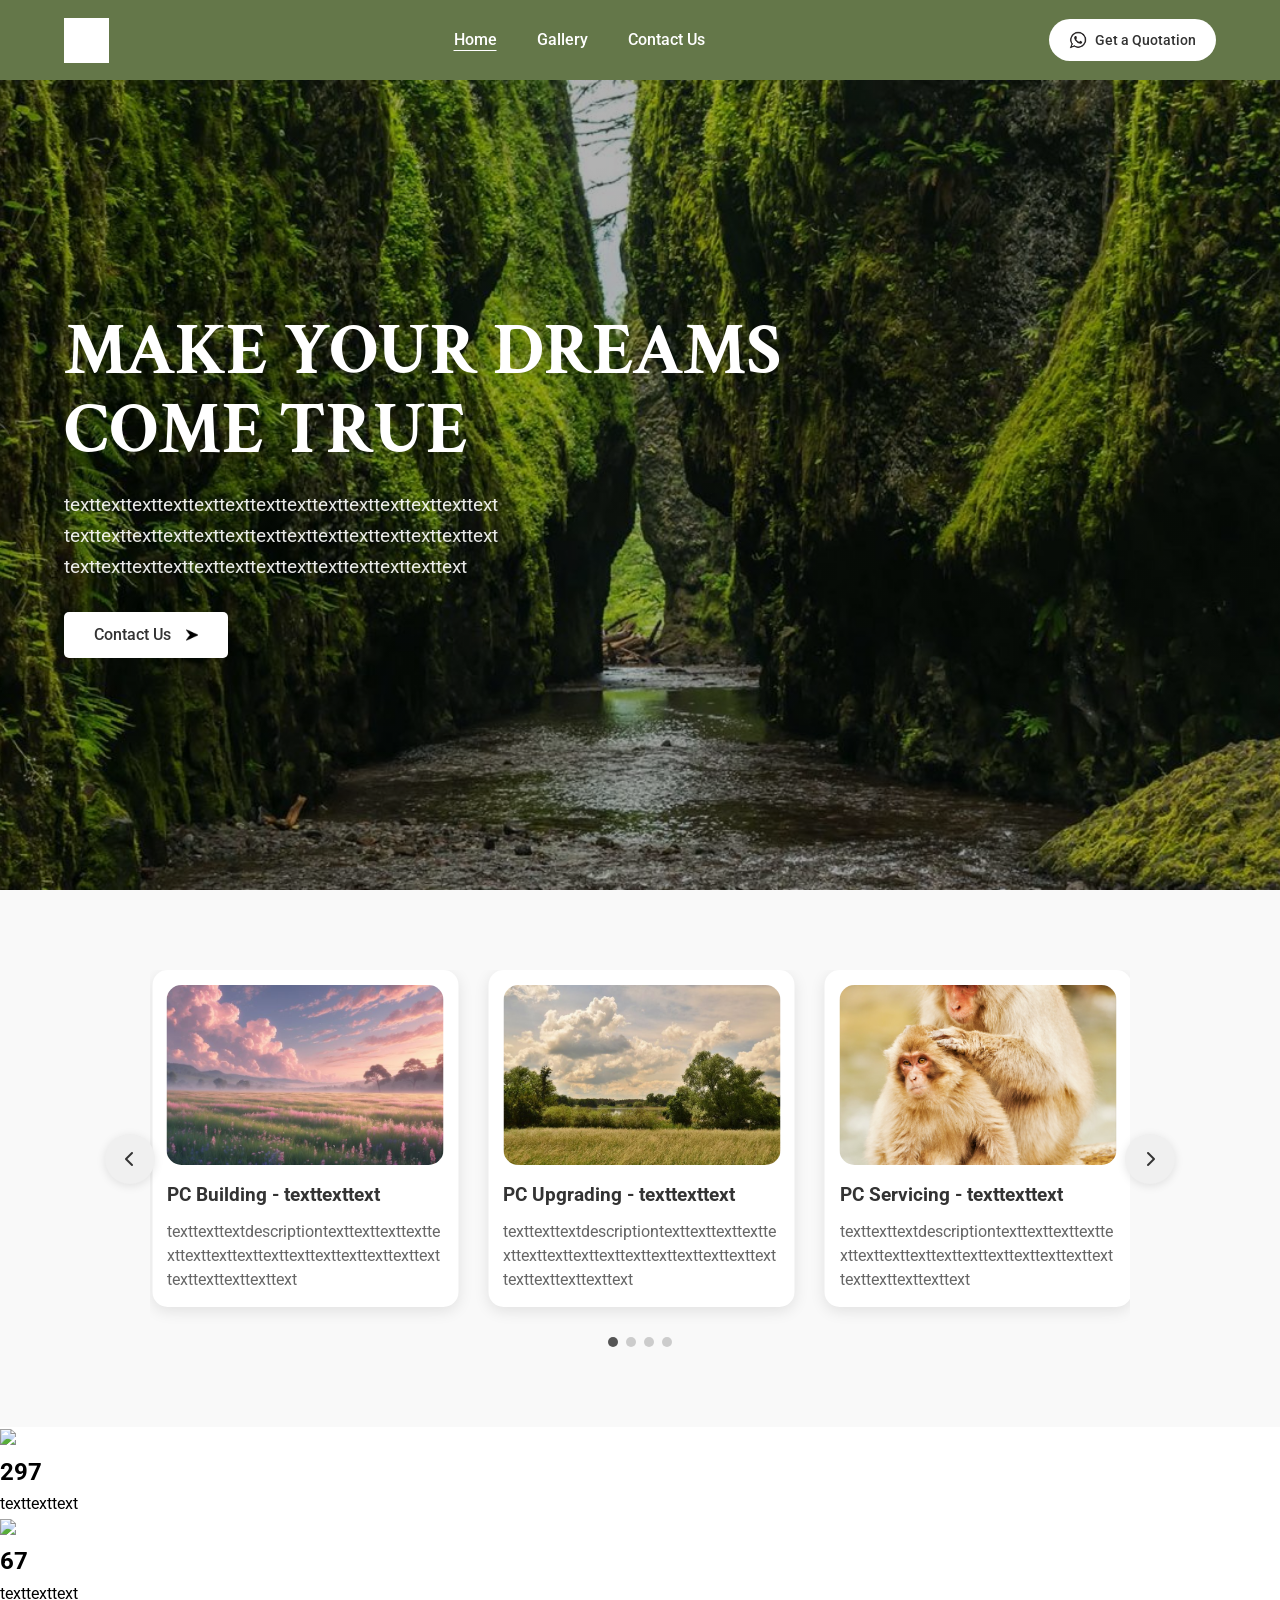
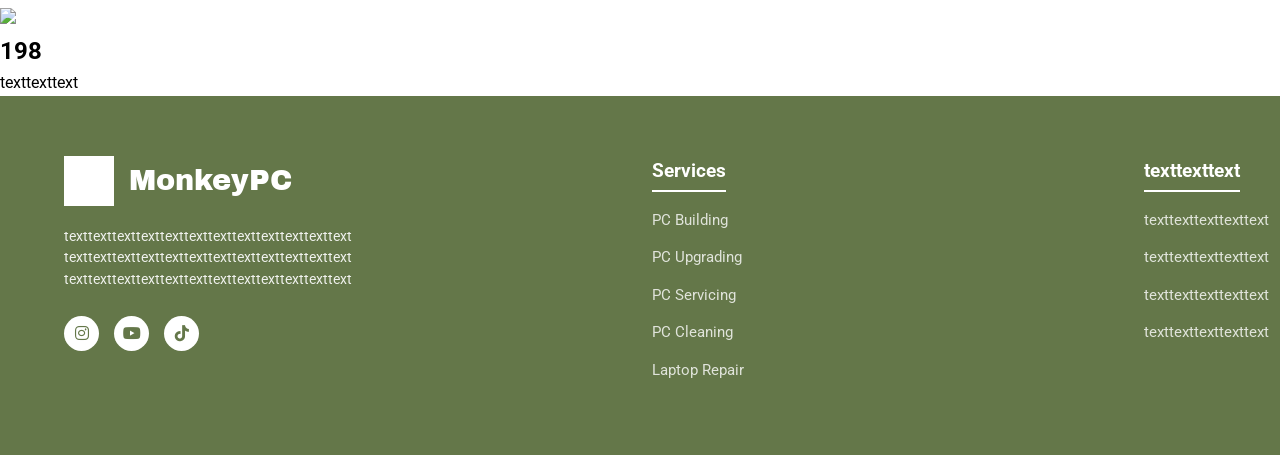
==== commit f57e179d: "added counter" ====
--- a/index.html
+++ b/index.html
@@ -99,6 +99,24 @@
         </div>
     </section>
 
+    <!-- counter -->
+     <section class="count-section">
+        <div class="count-container">
+            <div class="count-item">
+                <img src="image/temp15.png"> <h2 class="count-number" data-target="1167">0</h2>
+                <p>texttexttext</p>
+            </div>
+            <div class="count-item">
+                <img src="image/temp16.png"> <h2 class="count-number" data-target="67">0</h2>
+                <p>texttexttext</p>
+            </div>
+            <div class="count-item">
+                <img src="image/temp17.png"> <h2 class="count-number" data-target="670">0</h2>
+                <p>texttexttext</p>
+            </div>
+        </div>
+    </section>
+
         <!-- footer -->
         <footer>
         <div class="footer-container">
@@ -278,6 +296,48 @@
 
         window.addEventListener('resize', () => updateSlider(false));
         window.addEventListener('load', () => updateSlider(false));
+
+        // counter animation
+        const speed = 500;
+
+        const startCounters = () => {
+            const counters = document.querySelectorAll('.count-number');
+            
+            counters.forEach(counter => {
+                const updateCount = () => {
+                    const target = +counter.getAttribute('data-target');
+                    const count = +counter.innerText;
+                    
+                    const inc = target / speed;
+
+                    if (count < target) {
+                        counter.innerText = Math.ceil(count + inc);
+                        setTimeout(updateCount, 1);
+                    } else {
+                        counter.innerText = target;
+                    }
+                };
+                updateCount();
+            });
+        };
+
+        const observerOptions = {
+            threshold: 0.5
+        };
+
+        const observer = new IntersectionObserver((entries, observer) => {
+            entries.forEach(entry => {
+                if (entry.isIntersecting) {
+                    startCounters();
+                    observer.unobserve(entry.target);
+                }
+            });
+        }, observerOptions);
+
+        const countSection = document.querySelector('.count-section');
+        if (countSection) {
+            observer.observe(countSection);
+        }
     </script>
 </body>
 </html>
--- a/style.css
+++ b/style.css
@@ -1008,12 +1008,14 @@
         text-align: center;
     }
 
-    .footer-services h3::after, .footer-others h3::after {
+    .footer-services h3::after,
+    .footer-others h3::after {
         left: 50% !important;
         transform: translateX(-50%) !important;
     }
 
-    .footer-services ul, .footer-others ul {
+    .footer-services ul,
+    .footer-others ul {
         text-align: center !important;
         padding: 0 !important;
     }
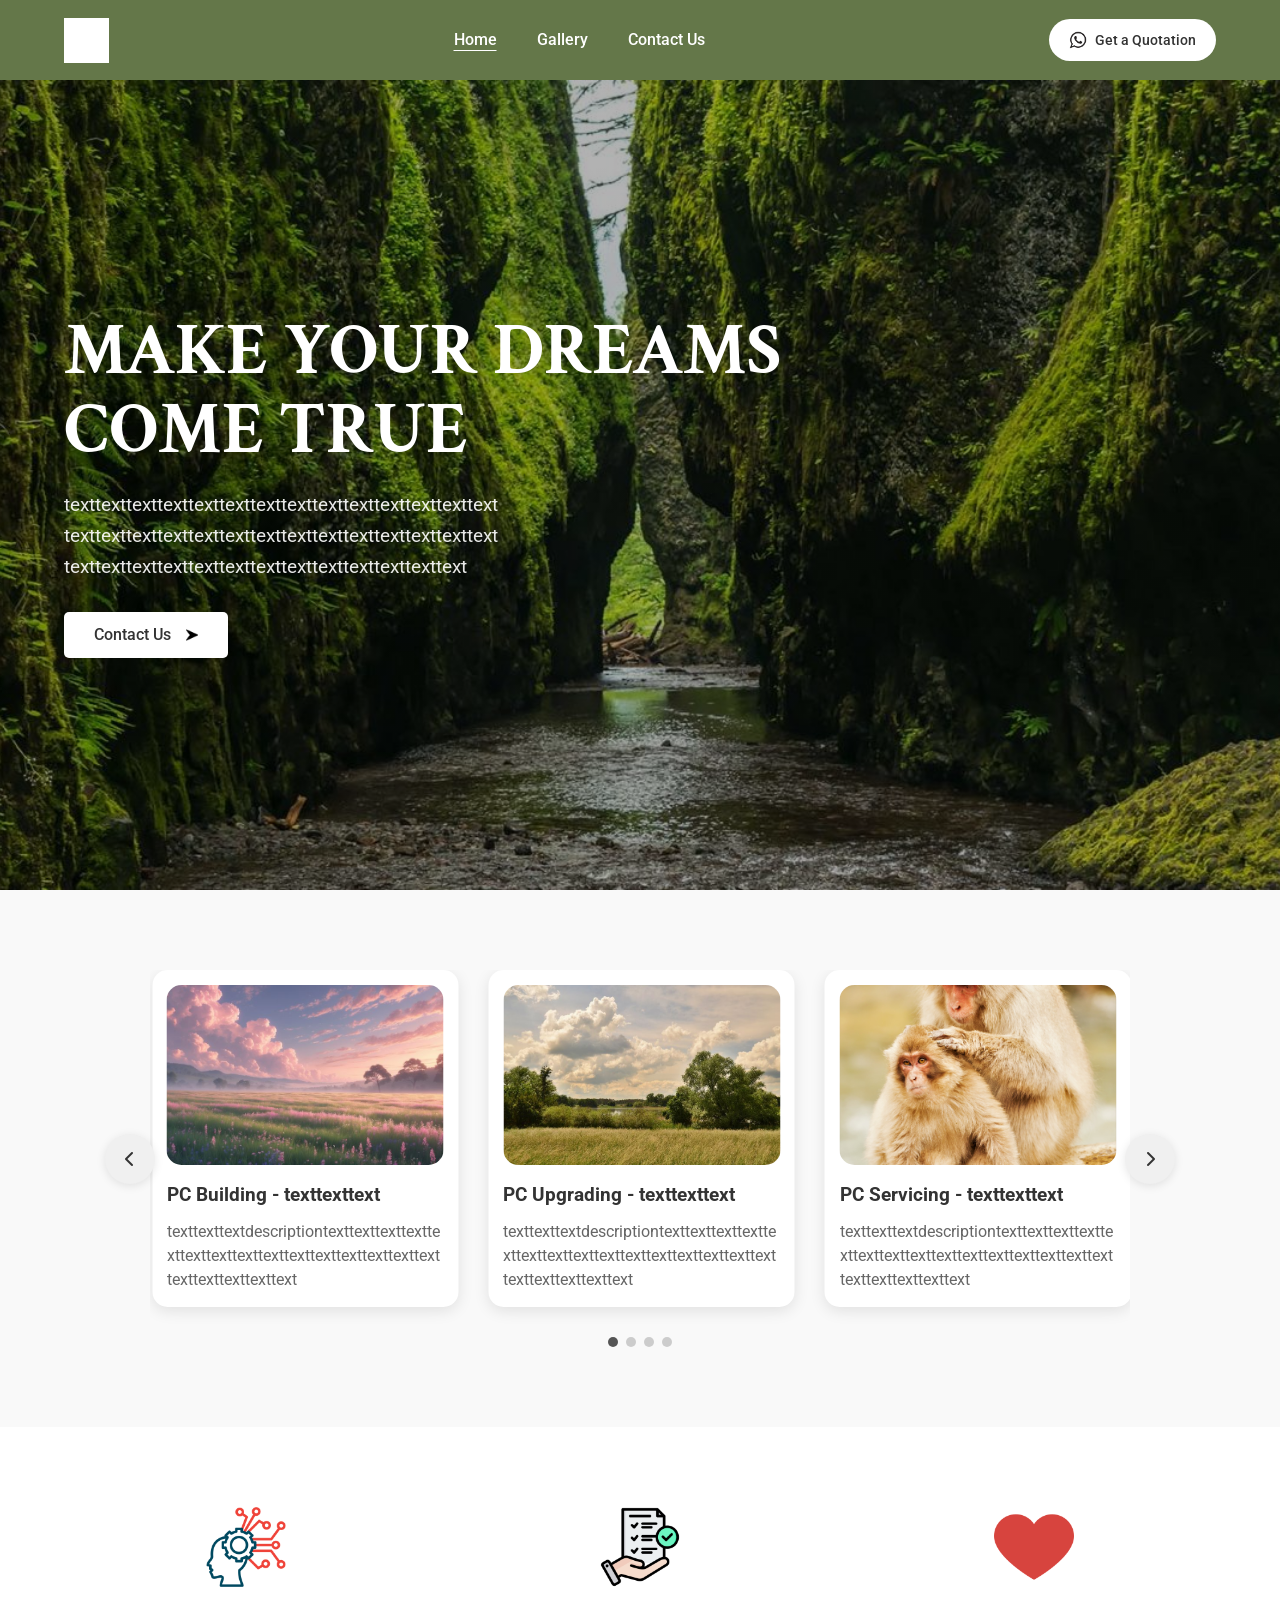
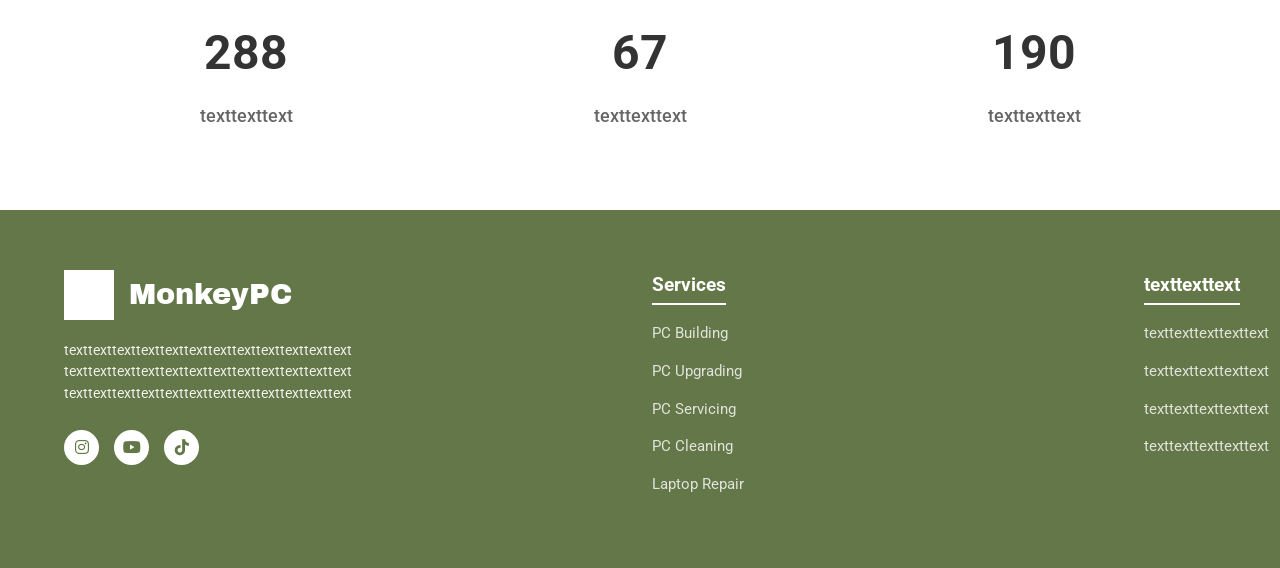
==== commit 0343c921: "Update index.html" ====
--- a/index.html
+++ b/index.html
@@ -13,7 +13,7 @@
 </head>
 <body>
     <!-- header -->
-     <header>
+    <header>
         <!-- header - logo -->
         <div class="logo-box">
             <a href="index.html">
@@ -34,10 +34,10 @@
          <a href="https://wa.me/6594606645?text=Hi,%20I%20am%20contacting%20from%20MonkeyPC%20Website." class="btn-quotation" target="_blank">
             <img src="image/whatsapplogo.png" alt="whatsapp logo" class="btn-whatsapp">Get a Quotation
         </a>
-     </header>
-
-     <!-- main content -->
-     <section class="main">
+    </header>
+
+    <!-- main content -->
+    <section class="main">
         <div class="main-content">
             <h1>MAKE YOUR DREAMS<br>COME TRUE</h1>
                 <p class="main-description">
@@ -48,9 +48,9 @@
                 <a href="contactus.html" class="btn-contact">Contact Us
                 <img src="image/arrow.png" alt="arrow symbol" class="btn-arrow"></a>
         </div>
-     </section>
-
-     <section class="services">
+    </section>
+
+    <section class="services">
         <div class="cards-container">
 
             <!-- left & right arrow button -->
@@ -100,7 +100,7 @@
     </section>
 
     <!-- counter -->
-     <section class="count-section">
+    <section class="count-section">
         <div class="count-container">
             <div class="count-item">
                 <img src="image/temp15.png"> <h2 class="count-number" data-target="1167">0</h2>
--- a/style.css
+++ b/style.css
@@ -711,8 +711,47 @@
     cursor: pointer;
 }
 
+/* counter */
+.count-section {
+    padding: 80px 5%;
+    background-color: #fff;
+}
+
+.count-container {
+    max-width: 1200px;
+    margin: 0 auto;
+    display: flex;
+    justify-content: space-around;
+    align-items: center;
+    gap: 30px;
+    text-align: center;
+}
+
+.count-item {
+    flex: 1;
+}
+
+.count-item img {
+    height: 80px;
+    width: auto;
+    margin-bottom: 20px;
+}
+
+.count-number {
+    font-size: 3rem;
+    font-weight: 700;
+    color: #333;
+    margin-bottom: 10px;
+    font-family: 'Roboto', sans-serif;
+}
+
+.count-item p {
+    font-size: 1.1rem;
+    color: #666;
+    font-weight: 500;
+}
+
 /* smaller screens */
-
 @media (max-width: 1380px) {
     .gallery-grid {
         grid-template-columns: repeat(3, 1fr);
@@ -1019,4 +1058,12 @@
         text-align: center !important;
         padding: 0 !important;
     }
-}
+
+    .count-container {
+        flex-direction: column;
+        gap: 50px;
+    }
+    .count-number {
+        font-size: 2.5rem;
+    }
+}
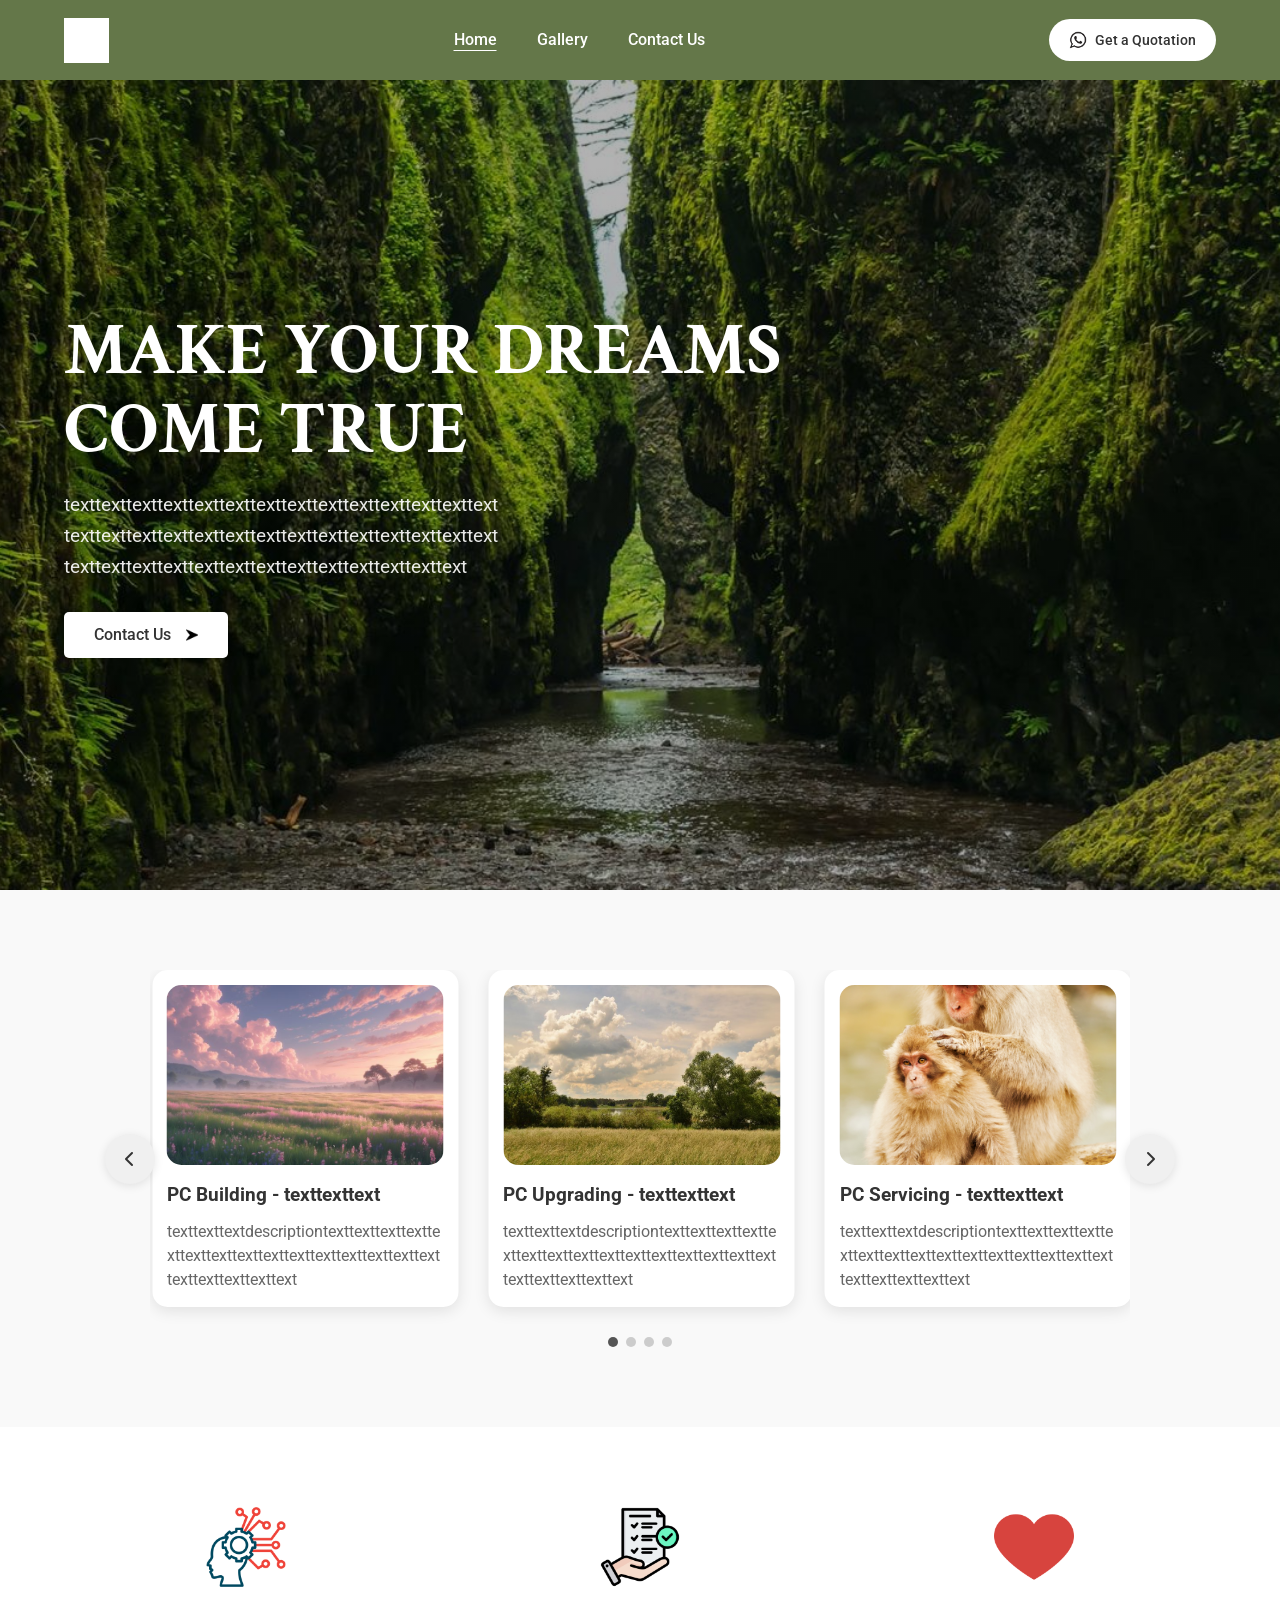
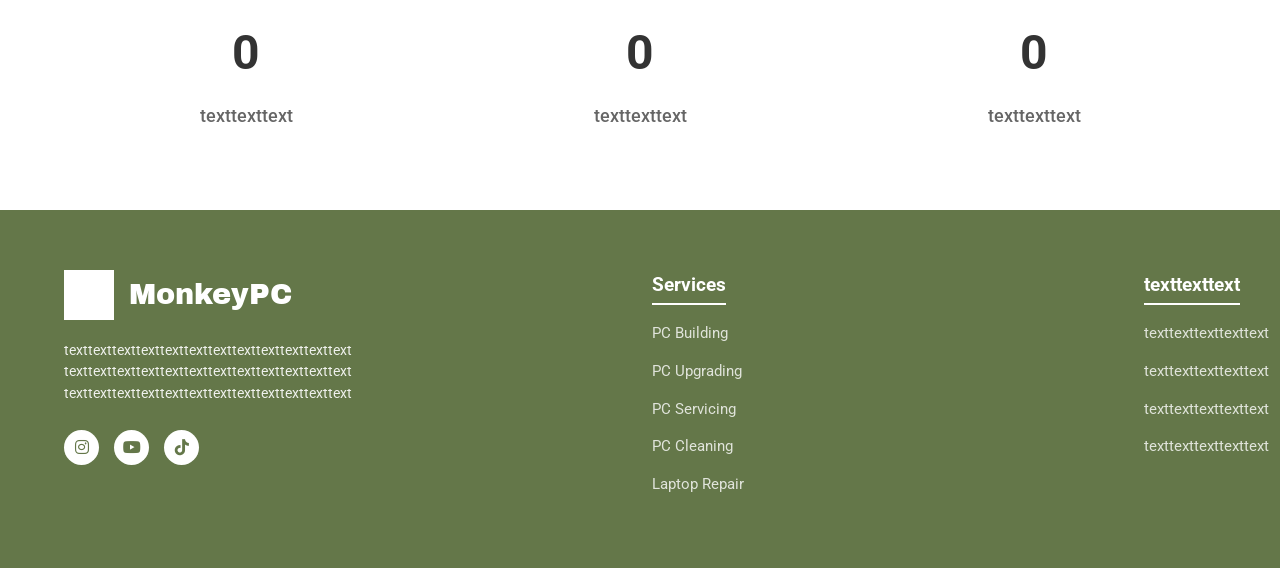
==== commit 1fc2402f: "updated counter" ====
--- a/index.html
+++ b/index.html
@@ -298,38 +298,45 @@
         window.addEventListener('load', () => updateSlider(false));
 
         // counter animation
-        const speed = 500;
-
-        const startCounters = () => {
-            const counters = document.querySelectorAll('.count-number');
+        const speed = 300;
+
+        const startCounters = (counter) => {
+            const target = +counter.getAttribute('data-target');
             
-            counters.forEach(counter => {
-                const updateCount = () => {
-                    const target = +counter.getAttribute('data-target');
-                    const count = +counter.innerText;
-                    
-                    const inc = target / speed;
-
-                    if (count < target) {
-                        counter.innerText = Math.ceil(count + inc);
-                        setTimeout(updateCount, 1);
-                    } else {
-                        counter.innerText = target;
-                    }
-                };
-                updateCount();
-            });
+            const updateCount = () => {
+                if (counter.dataset.isAnimating === "false") return;
+
+                const count = +counter.innerText;
+                const inc = target / speed;
+
+                if (count < target) {
+                    counter.innerText = Math.ceil(count + inc);
+                    setTimeout(updateCount, 1);
+                } else {
+                    counter.innerText = target;
+                }
+            };
+            updateCount();
         };
 
         const observerOptions = {
-            threshold: 0.5
+            threshold: 0.2
         };
 
-        const observer = new IntersectionObserver((entries, observer) => {
+        const observer = new IntersectionObserver((entries) => {
             entries.forEach(entry => {
+                const counters = entry.target.querySelectorAll('.count-number');
+                
                 if (entry.isIntersecting) {
-                    startCounters();
-                    observer.unobserve(entry.target);
+                    counters.forEach(counter => {
+                        counter.dataset.isAnimating = "true";
+                        startCounters(counter);
+                    });
+                } else {
+                    counters.forEach(counter => {
+                        counter.dataset.isAnimating = "false";
+                        counter.innerText = "0";
+                    });
                 }
             });
         }, observerOptions);
--- a/style.css
+++ b/style.css
@@ -711,6 +711,64 @@
     cursor: pointer;
 }
 
+/* gallery photo enlarged */
+.modal {
+    display: none;
+    position: fixed;
+    z-index: 9999;
+    left: 0;
+    top: 0;
+    width: 100%;
+    height: 100%;
+    background-color: rgba(0, 0, 0, 0.95);
+    overflow: hidden;
+    touch-action: none;
+}
+
+.modal-content-wrapper {
+    width: 100%;
+    height: 100%;
+    display: flex;
+    align-items: center;
+    justify-content: center;
+}
+
+#modalImg {
+    max-width: 90%;
+    max-height: 90%;
+    transition: transform 0.1s ease-out;
+    user-select: none;
+    -webkit-user-drag: none;
+    cursor: zoom-in;
+}
+
+#modalImg.zoomed {
+    cursor: zoom-out;
+}
+
+.modal-content-wrapper.panning #modalImg {
+    cursor: grabbing !important;
+}
+
+#modalImg.zoomed:hover {
+    cursor: zoom-out;
+}
+
+.close-modal {
+    position: absolute;
+    top: 20px;
+    right: 35px;
+    color: white;
+    font-size: 50px;
+    font-weight: bold;
+    cursor: pointer;
+    z-index: 10000;
+}
+
+.close-modal:hover {
+    color: #555;
+}
+
 /* counter */
 .count-section {
     padding: 80px 5%;
@@ -989,6 +1047,16 @@
         object-fit: cover;
     }
 
+    .close-enlarged {
+        top: 20px;
+        right: 25px;
+        font-size: 40px;
+    }
+    
+    .enlarged-content-container {
+        max-width: 100%;
+    }
+
     .main, 
     .gallery-section, 
     .contact-container {
